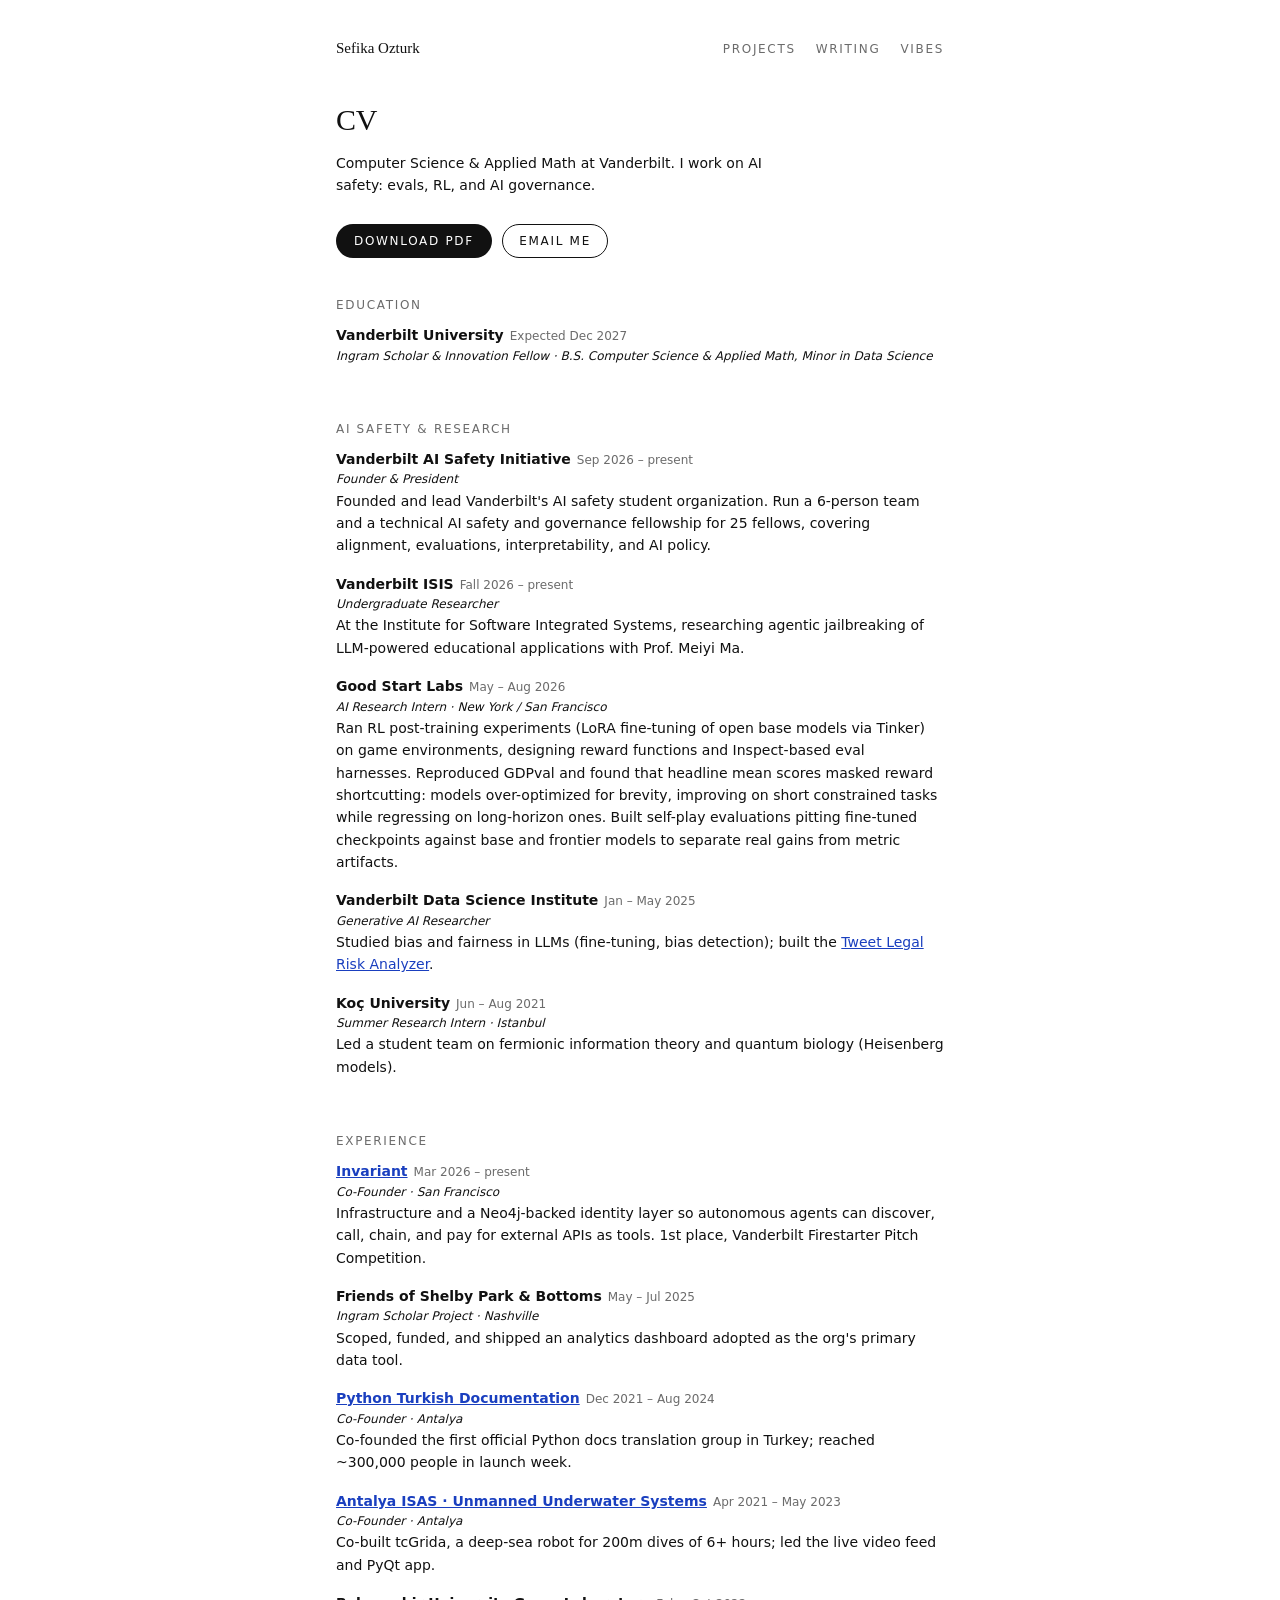
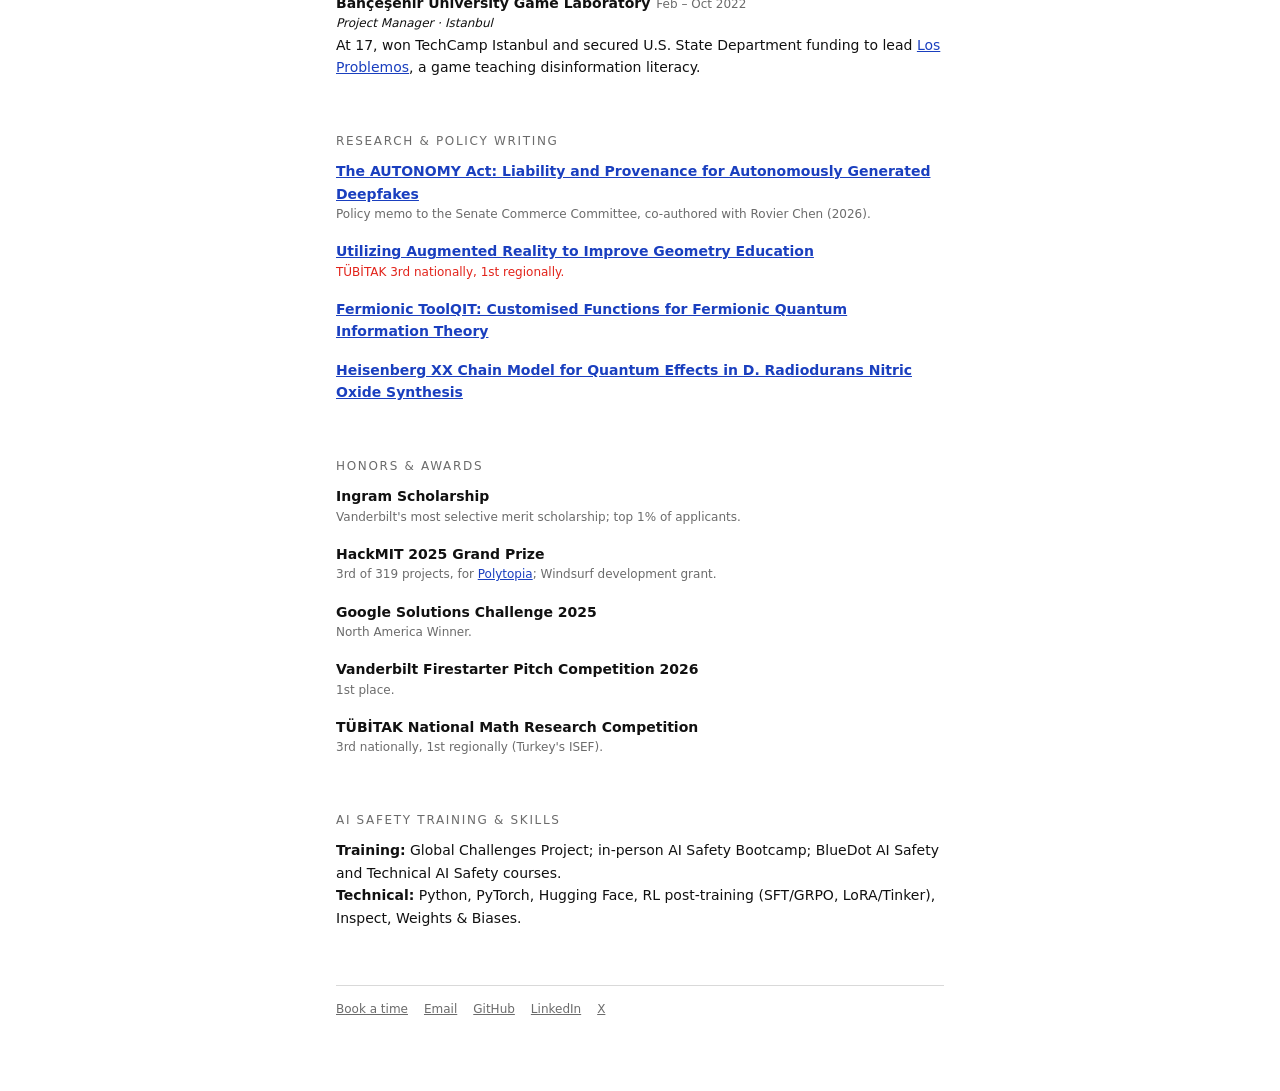
==== cv-59579bab.html @ b89eac45 "AI safety redesign + private CV page" ====
<!DOCTYPE html>
<html lang="en">
<head>
<meta charset="UTF-8">
<meta name="viewport" content="width=device-width, initial-scale=1.0">
<title>CV · Sefika Ozturk</title>
<meta name="description" content="CV of Sefika Ozturk: AI safety research, evals, RL, and AI governance.">
<meta name="robots" content="noindex, nofollow">
<meta property="og:title" content="CV · Sefika Ozturk">
<meta property="og:description" content="CV of Sefika Ozturk: AI safety research, evals, RL, and AI governance.">
<link rel="icon" href="data:image/svg+xml,<svg xmlns='http://www.w3.org/2000/svg' viewBox='0 0 100 100'><text y='.9em' font-size='90'>🌊</text></svg>">
<link rel="stylesheet" href="style.css">
</head>
<body>
<main class="page">
<nav class="top"><a class="name" href="index.html">Sefika Ozturk</a><a href="projects.html">Projects</a><a href="writing.html">Writing</a><a href="vibes.html">Vibes</a></nav>
<h1>CV</h1>
<p class="lede">Computer Science &amp; Applied Math at Vanderbilt. I work on AI safety: evals, RL, and AI governance.</p>
<div class="cta"><a class="btn" href="cv-59579bab.pdf">Download PDF</a><a class="btn ghost" href="mailto:sefika.n.ozturk@vanderbilt.edu">Email me</a></div>

<h2 class="sub">Education</h2>
<ul class="list">
<li><span class="name">Vanderbilt University</span><span class="when">Expected Dec 2027</span><span class="meta"><em style="color:var(--ink);font-style:italic">Ingram Scholar &amp; Innovation Fellow · B.S. Computer Science &amp; Applied Math, Minor in Data Science</em></span></li>
</ul>

<h2 class="sub">AI safety &amp; research</h2>
<ul class="list">
<li><span class="name">Vanderbilt AI Safety Initiative</span><span class="when">Sep 2026 – present</span><span class="meta"><em style="color:var(--ink);font-style:italic">Founder &amp; President</em></span><span style="display:block">Founded and lead Vanderbilt's AI safety student organization. Run a 6-person team and a technical AI safety and governance fellowship for 25 fellows, covering alignment, evaluations, interpretability, and AI policy.</span></li>
<li><span class="name">Vanderbilt ISIS</span><span class="when">Fall 2026 – present</span><span class="meta"><em style="color:var(--ink);font-style:italic">Undergraduate Researcher</em></span><span style="display:block">At the Institute for Software Integrated Systems, researching agentic jailbreaking of LLM-powered educational applications with Prof. Meiyi Ma.</span></li>
<li><span class="name">Good Start Labs</span><span class="when">May – Aug 2026</span><span class="meta"><em style="color:var(--ink);font-style:italic">AI Research Intern · New York / San Francisco</em></span><span style="display:block">Ran RL post-training experiments (LoRA fine-tuning of open base models via Tinker) on game environments, designing reward functions and Inspect-based eval harnesses. Reproduced GDPval and found that headline mean scores masked reward shortcutting: models over-optimized for brevity, improving on short constrained tasks while regressing on long-horizon ones. Built self-play evaluations pitting fine-tuned checkpoints against base and frontier models to separate real gains from metric artifacts.</span></li>
<li><span class="name">Vanderbilt Data Science Institute</span><span class="when">Jan – May 2025</span><span class="meta"><em style="color:var(--ink);font-style:italic">Generative AI Researcher</em></span><span style="display:block">Studied bias and fairness in LLMs (fine-tuning, bias detection); built the <a href="https://github.com/sefikaozturk/tweetlegalrisk">Tweet Legal Risk Analyzer</a>.</span></li>
<li><span class="name">Koç University</span><span class="when">Jun – Aug 2021</span><span class="meta"><em style="color:var(--ink);font-style:italic">Summer Research Intern · Istanbul</em></span><span style="display:block">Led a student team on fermionic information theory and quantum biology (Heisenberg models).</span></li>
</ul>

<h2 class="sub">Experience</h2>
<ul class="list">
<li><a class="name" href="https://getinvariant.com">Invariant</a><span class="when">Mar 2026 – present</span><span class="meta"><em style="color:var(--ink);font-style:italic">Co-Founder · San Francisco</em></span><span style="display:block">Infrastructure and a Neo4j-backed identity layer so autonomous agents can discover, call, chain, and pay for external APIs as tools. 1st place, Vanderbilt Firestarter Pitch Competition.</span></li>
<li><span class="name">Friends of Shelby Park &amp; Bottoms</span><span class="when">May – Jul 2025</span><span class="meta"><em style="color:var(--ink);font-style:italic">Ingram Scholar Project · Nashville</em></span><span style="display:block">Scoped, funded, and shipped an analytics dashboard adopted as the org's primary data tool.</span></li>
<li><a class="name" href="https://github.com/python/python-docs-tr">Python Turkish Documentation</a><span class="when">Dec 2021 – Aug 2024</span><span class="meta"><em style="color:var(--ink);font-style:italic">Co-Founder · Antalya</em></span><span style="display:block">Co-founded the first official Python docs translation group in Turkey; reached ~300,000 people in launch week.</span></li>
<li><a class="name" href="https://tinyurl.com/underwaterr">Antalya ISAS · Unmanned Underwater Systems</a><span class="when">Apr 2021 – May 2023</span><span class="meta"><em style="color:var(--ink);font-style:italic">Co-Founder · Antalya</em></span><span style="display:block">Co-built tcGrida, a deep-sea robot for 200m dives of 6+ hours; led the live video feed and PyQt app.</span></li>
<li><span class="name">Bahçeşehir University Game Laboratory</span><span class="when">Feb – Oct 2022</span><span class="meta"><em style="color:var(--ink);font-style:italic">Project Manager · Istanbul</em></span><span style="display:block">At 17, won TechCamp Istanbul and secured U.S. State Department funding to lead <a href="https://ytkimirti.itch.io/los-problemos">Los Problemos</a>, a game teaching disinformation literacy.</span></li>
</ul>

<h2 class="sub">Research &amp; policy writing</h2>
<ul class="list">
<li><a class="name" href="writing/autonomy-act.html">The AUTONOMY Act: Liability and Provenance for Autonomously Generated Deepfakes</a><span class="meta">Policy memo to the Senate Commerce Committee, co-authored with Rovier Chen (2026).</span></li>
<li><a class="name" href="https://tinyurl.com/geomy-paper">Utilizing Augmented Reality to Improve Geometry Education</a><span class="meta"><em>TÜBİTAK 3rd nationally, 1st regionally.</em></span></li>
<li><a class="name" href="https://tinyurl.com/fermionic">Fermionic ToolQIT: Customised Functions for Fermionic Quantum Information Theory</a></li>
<li><a class="name" href="https://tinyurl.com/heisenberg-x">Heisenberg XX Chain Model for Quantum Effects in D. Radiodurans Nitric Oxide Synthesis</a></li>
</ul>

<h2 class="sub">Honors &amp; awards</h2>
<ul class="list">
<li><span class="name">Ingram Scholarship</span><span class="meta">Vanderbilt's most selective merit scholarship; top 1% of applicants.</span></li>
<li><span class="name">HackMIT 2025 Grand Prize</span><span class="meta">3rd of 319 projects, for <a href="https://polytopia.lol">Polytopia</a>; Windsurf development grant.</span></li>
<li><span class="name">Google Solutions Challenge 2025</span><span class="meta">North America Winner.</span></li>
<li><span class="name">Vanderbilt Firestarter Pitch Competition 2026</span><span class="meta">1st place.</span></li>
<li><span class="name">TÜBİTAK National Math Research Competition</span><span class="meta">3rd nationally, 1st regionally (Turkey's ISEF).</span></li>
</ul>

<h2 class="sub">AI safety training &amp; skills</h2>
<p><b>Training:</b> Global Challenges Project; in-person AI Safety Bootcamp; BlueDot AI Safety and Technical AI Safety courses.<br>
<b>Technical:</b> Python, PyTorch, Hugging Face, RL post-training (SFT/GRPO, LoRA/Tinker), Inspect, Weights &amp; Biases.</p>
<footer><a href="https://calendly.com/sefika-ozturk">Book a time</a><a href="mailto:sefika.n.ozturk@vanderbilt.edu">Email</a><a href="https://github.com/sefikaozturk">GitHub</a><a href="https://linkedin.com/in/sefikaozturk">LinkedIn</a><a href="https://x.com/sefika_ozturk_">X</a></footer>
</main>
</body>
</html>
---- style.css ----
/* Plain left-aligned column on white, Paul Graham style. Shared with intersections.html. */
:root {
  --paper: #ffffff;
  --ink: #111111;
  --soft: #6b6b6b;
  --hair: #d9d9d9;
  --red: #e2231a;
  --link: #1a3fbf;
  --serif: Georgia, "Times New Roman", Times, serif;
  --sans: Verdana, Geneva, "DejaVu Sans", sans-serif;
  color-scheme: light;
}
* { box-sizing: border-box; }
html, body { background: var(--paper); margin: 0; }
body { color: var(--ink); font: 14px/1.6 var(--sans); -webkit-text-size-adjust: 100%; }
.page {
  max-width: 640px; margin: 0 auto;
  padding-left: max(16px, env(safe-area-inset-left, 0px));
  padding-right: max(16px, env(safe-area-inset-right, 0px));
  padding-block: 40px 72px;
}
a { color: var(--link); }
a:focus-visible { outline: 2px solid var(--red); outline-offset: 2px; }

/* nav */
nav.top { display: flex; flex-wrap: wrap; gap: 4px 20px; align-items: baseline; margin-bottom: 44px; font-size: 12px; letter-spacing: .14em; text-transform: uppercase; }
nav.top .name { font: 400 15px/1 var(--serif); letter-spacing: 0; text-transform: none; color: var(--ink); text-decoration: none; margin-right: auto; }
nav.top a { color: var(--soft); text-decoration: none; }
nav.top a:hover, nav.top a[aria-current="page"] { color: var(--ink); }
nav.top a[aria-current="page"] { border-bottom: 1px solid var(--red); }

/* type */
h1 { font: 400 30px/1.15 var(--serif); margin: 0 0 14px; letter-spacing: -0.01em; text-wrap: balance; }
.lede { margin: 0 0 28px; max-width: 34em; }
h2.sub { font: 12px var(--sans); letter-spacing: .14em; text-transform: uppercase; color: var(--soft); margin: 40px 0 12px; font-weight: 400; }
p { margin: 0 0 14px; }
.soft { color: var(--soft); }
.red { color: var(--red); }

/* intro with photo */
.intro::after { content: ""; display: block; clear: both; }
.portrait { float: right; width: 168px; height: 200px; object-fit: cover; margin: 4px 0 14px 22px; border: 1.5px solid var(--ink); border-radius: 18px; }
@media (max-width: 520px) { .portrait { float: none; display: block; width: 100%; height: 220px; margin: 0 0 18px; } }

/* lists */
ul.list { list-style: none; margin: 0; padding: 0; }
ul.list li { padding: 0 0 16px; }
ul.list .name { font-weight: bold; }
.meta { display: block; font-size: 12px; color: var(--soft); }
.meta em { font-style: normal; color: var(--red); }
.when { font-size: 12px; color: var(--soft); margin-left: 6px; white-space: nowrap; }

/* "now" box, drawn like the slot machine cabinet */
.cabinet { border: 1.5px solid var(--ink); border-radius: 18px; padding: 16px 18px 4px; margin: 6px 0 0; }
.cabinet .marquee { display: flex; justify-content: space-between; align-items: center; margin-bottom: 12px; }
.cabinet .marquee b { font: 400 13px/1 var(--serif); letter-spacing: .32em; text-transform: uppercase; }
.lights { display: flex; gap: 6px; }
.lights i { width: 7px; height: 7px; border-radius: 50%; border: 1px solid var(--ink); display: block; }
.lights i:nth-child(3n+1) { background: var(--red); border-color: var(--red); }

.cta { display: flex; flex-wrap: wrap; gap: 10px; margin: 6px 0 0; }
.btn { display: inline-block; font: 12px/1 var(--sans); letter-spacing: .14em; text-transform: uppercase; text-decoration: none; border-radius: 99px; padding: 11px 18px; background: var(--ink); color: var(--paper); }
.btn.ghost { background: var(--paper); color: var(--ink); border: 1.5px solid var(--ink); padding: 9.5px 16.5px; }
.btn:hover { background: var(--red); color: var(--paper); border-color: var(--red); }

/* essays */
.post-meta { color: var(--soft); font-size: 12px; margin: 0 0 28px; }
.prose { font: 16px/1.65 var(--serif); }
.prose p { margin: 0 0 16px; }
.prose h2 { font: 12px var(--sans); letter-spacing: .14em; text-transform: uppercase; color: var(--soft); margin: 34px 0 12px; font-weight: 400; }
.prose strong { font-weight: bold; }
.refs { font: 12px/1.5 var(--sans); color: var(--soft); }
.refs p { margin: 0 0 8px; padding-left: 18px; text-indent: -18px; }
details summary { cursor: pointer; color: var(--link); margin: 28px 0 12px; font: 13px var(--sans); }
.vibes-img { max-width: 100%; border: 1.5px solid var(--ink); border-radius: 18px; display: block; margin: 8px 0 16px; }

footer { margin-top: 56px; padding-top: 14px; border-top: 1px solid var(--hair); font-size: 12px; color: var(--soft); display: flex; flex-wrap: wrap; gap: 6px 16px; }
footer a { color: var(--soft); }
footer a:hover { color: var(--ink); }

@media (max-width: 480px) { h1 { font-size: 26px; } nav.top { gap: 4px 12px; font-size: 11px; letter-spacing: .08em; } }
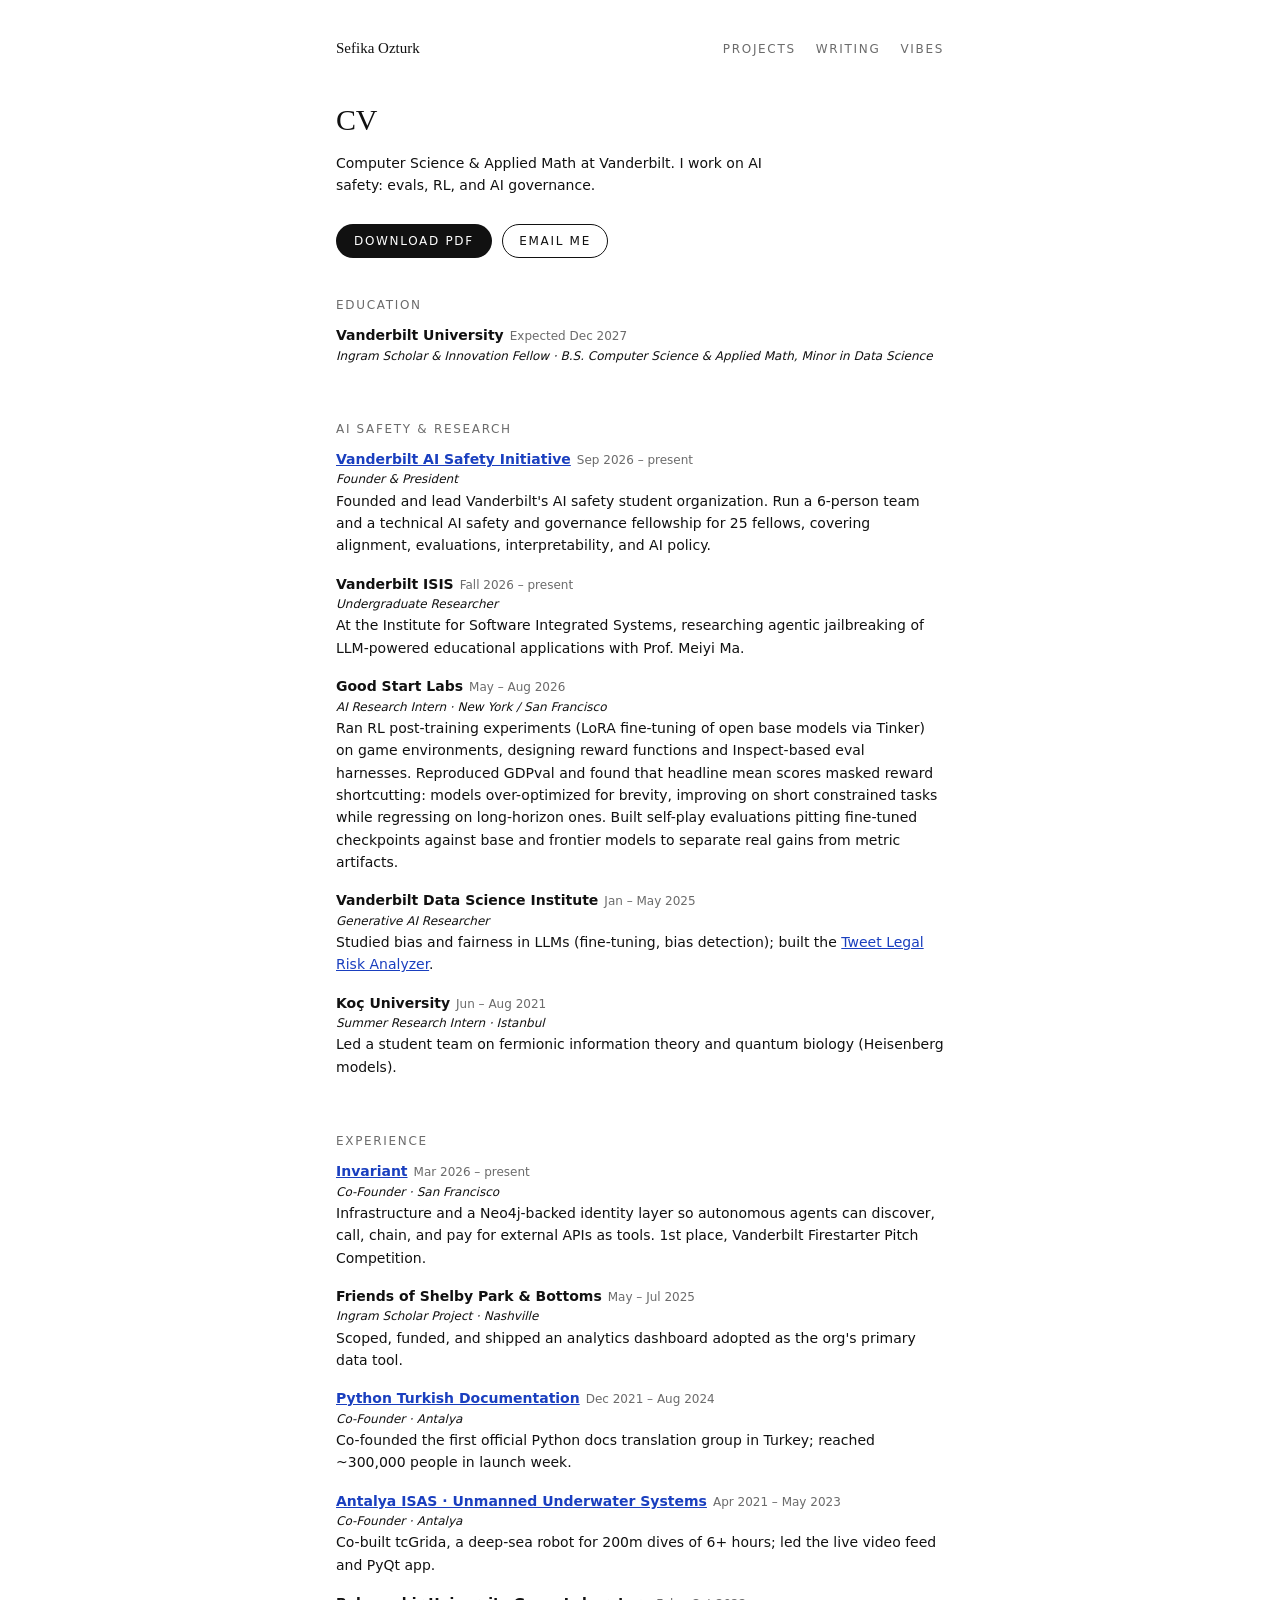
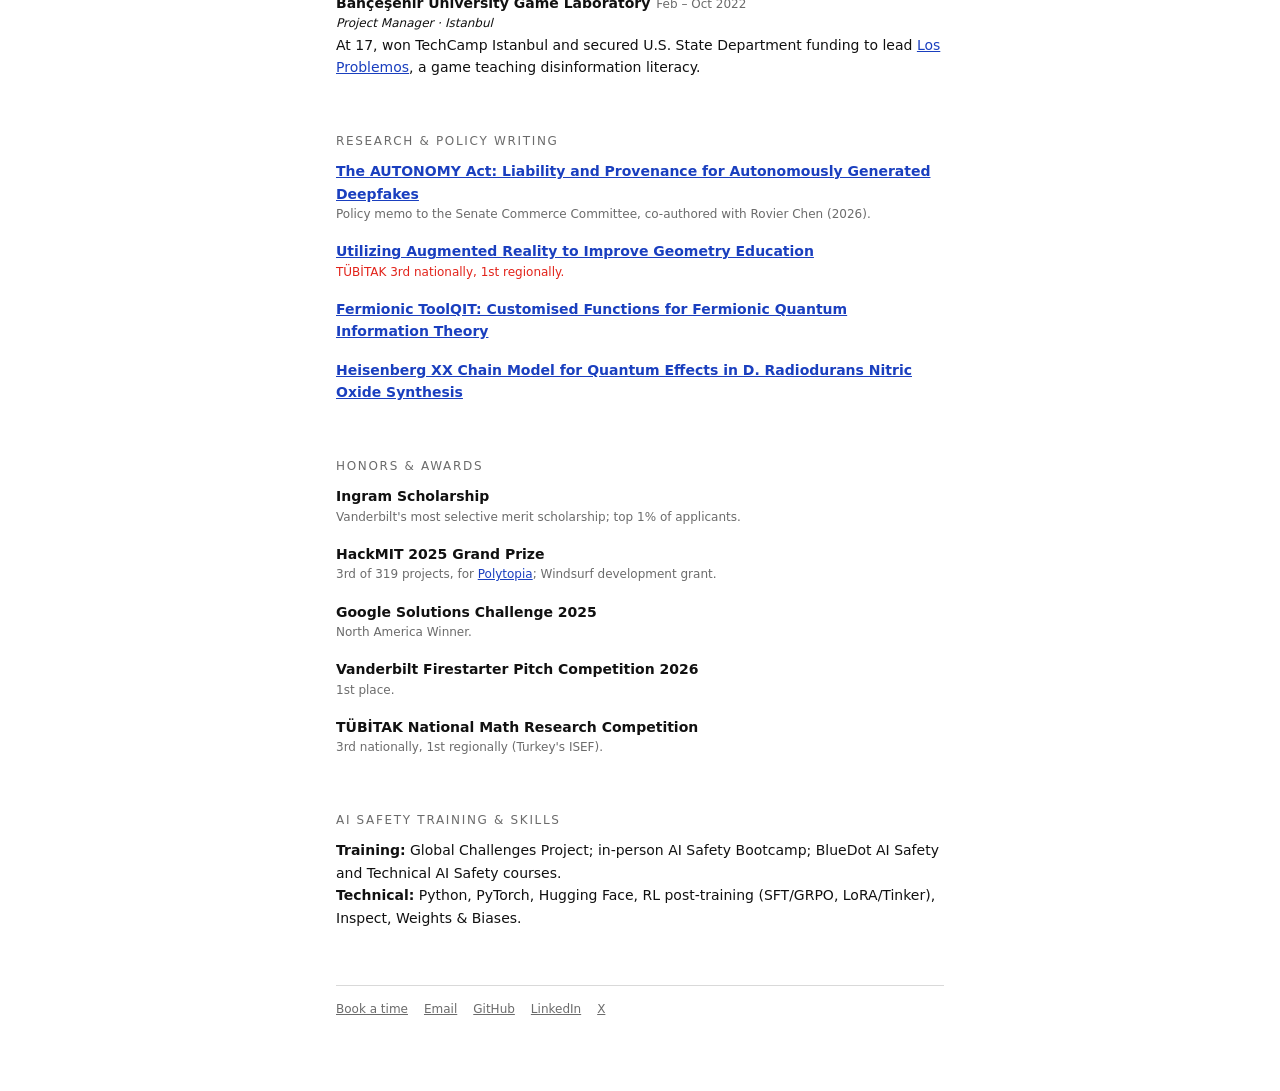
==== commit 6917c14f: "Home: link AI Safety Initiative and Innovation Fellowship Co-Authored-By: Claude Opus 5.5 <noreply@a" ====
--- a/cv-59579bab.html
+++ b/cv-59579bab.html
@@ -25,7 +25,7 @@
 
 <h2 class="sub">AI safety &amp; research</h2>
 <ul class="list">
-<li><span class="name">Vanderbilt AI Safety Initiative</span><span class="when">Sep 2026 – present</span><span class="meta"><em style="color:var(--ink);font-style:italic">Founder &amp; President</em></span><span style="display:block">Founded and lead Vanderbilt's AI safety student organization. Run a 6-person team and a technical AI safety and governance fellowship for 25 fellows, covering alignment, evaluations, interpretability, and AI policy.</span></li>
+<li><a class="name" href="https://vanderbiltaisafety.com">Vanderbilt AI Safety Initiative</a><span class="when">Sep 2026 – present</span><span class="meta"><em style="color:var(--ink);font-style:italic">Founder &amp; President</em></span><span style="display:block">Founded and lead Vanderbilt's AI safety student organization. Run a 6-person team and a technical AI safety and governance fellowship for 25 fellows, covering alignment, evaluations, interpretability, and AI policy.</span></li>
 <li><span class="name">Vanderbilt ISIS</span><span class="when">Fall 2026 – present</span><span class="meta"><em style="color:var(--ink);font-style:italic">Undergraduate Researcher</em></span><span style="display:block">At the Institute for Software Integrated Systems, researching agentic jailbreaking of LLM-powered educational applications with Prof. Meiyi Ma.</span></li>
 <li><span class="name">Good Start Labs</span><span class="when">May – Aug 2026</span><span class="meta"><em style="color:var(--ink);font-style:italic">AI Research Intern · New York / San Francisco</em></span><span style="display:block">Ran RL post-training experiments (LoRA fine-tuning of open base models via Tinker) on game environments, designing reward functions and Inspect-based eval harnesses. Reproduced GDPval and found that headline mean scores masked reward shortcutting: models over-optimized for brevity, improving on short constrained tasks while regressing on long-horizon ones. Built self-play evaluations pitting fine-tuned checkpoints against base and frontier models to separate real gains from metric artifacts.</span></li>
 <li><span class="name">Vanderbilt Data Science Institute</span><span class="when">Jan – May 2025</span><span class="meta"><em style="color:var(--ink);font-style:italic">Generative AI Researcher</em></span><span style="display:block">Studied bias and fairness in LLMs (fine-tuning, bias detection); built the <a href="https://github.com/sefikaozturk/tweetlegalrisk">Tweet Legal Risk Analyzer</a>.</span></li>
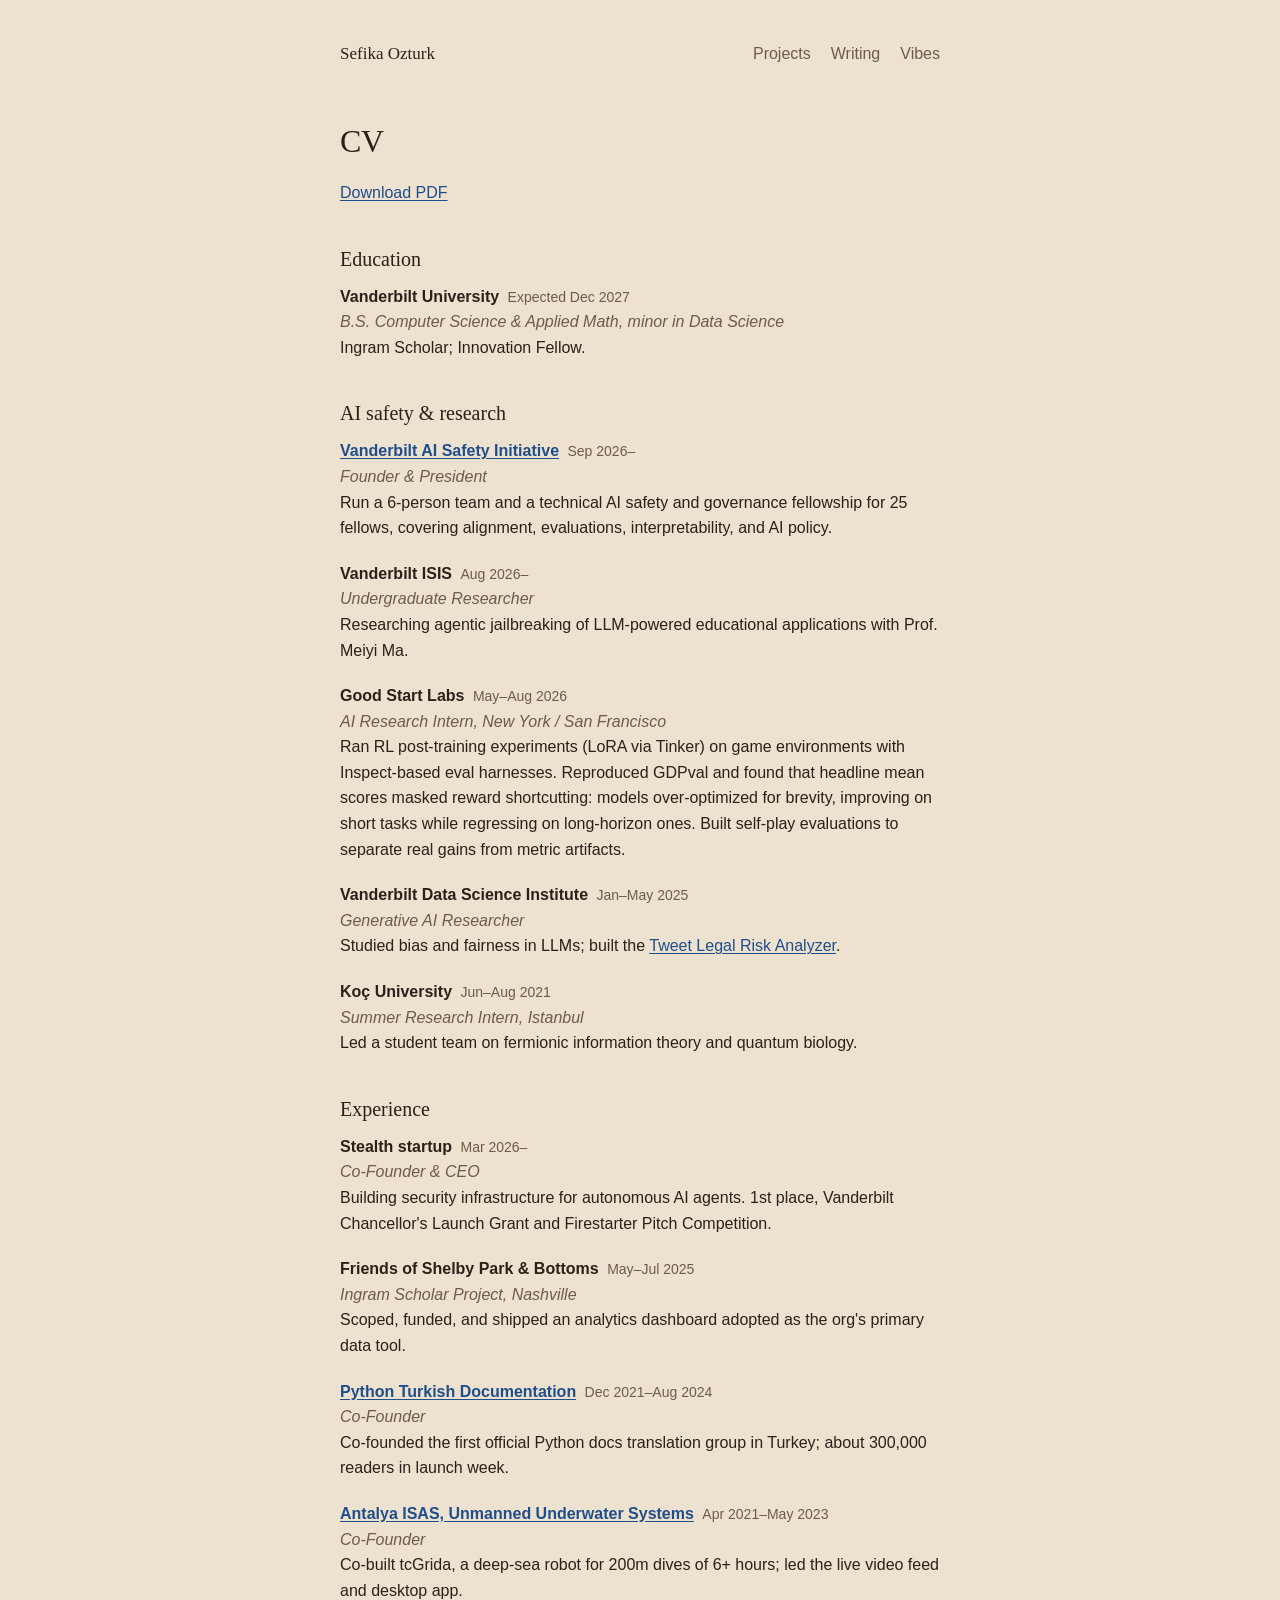
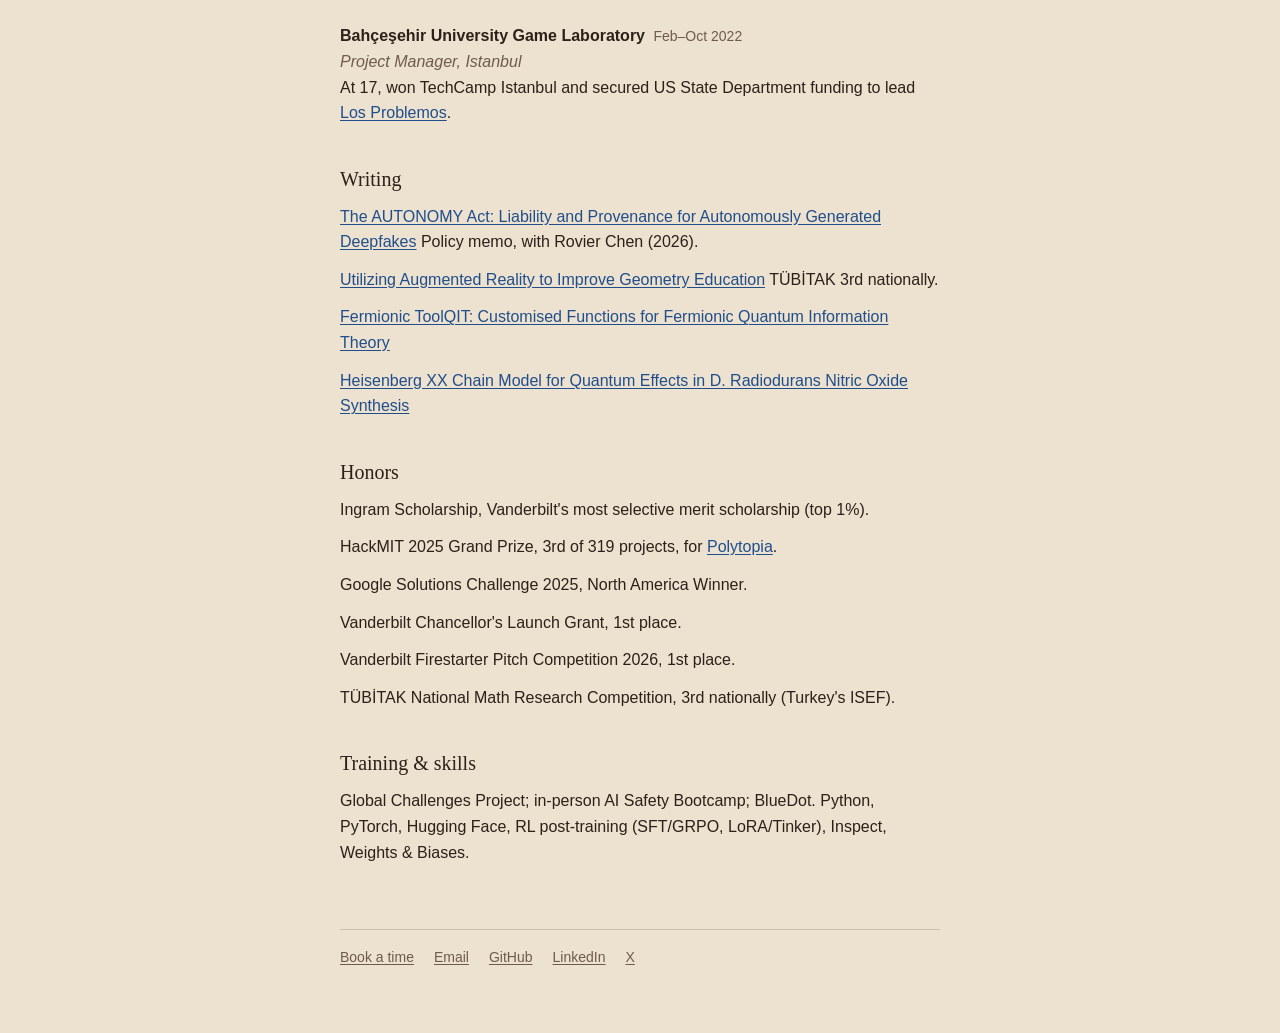
==== commit 94cedc84: "Redesign: simpler pages, projects with pictures, local editor Co-Authored-By: Claude Opus 5.5 <norep" ====
--- a/cv-59579bab.html
+++ b/cv-59579bab.html
@@ -1,67 +1,60 @@
 <!DOCTYPE html>
 <html lang="en">
 <head>
-<meta charset="UTF-8">
-<meta name="viewport" content="width=device-width, initial-scale=1.0">
+<meta charset="utf-8">
+<meta name="viewport" content="width=device-width, initial-scale=1">
 <title>CV · Sefika Ozturk</title>
-<meta name="description" content="CV of Sefika Ozturk: AI safety research, evals, RL, and AI governance.">
+<meta name="description" content="CV of Sefika Ozturk.">
 <meta name="robots" content="noindex, nofollow">
 <meta property="og:title" content="CV · Sefika Ozturk">
-<meta property="og:description" content="CV of Sefika Ozturk: AI safety research, evals, RL, and AI governance.">
+<meta property="og:description" content="CV of Sefika Ozturk.">
 <link rel="icon" href="data:image/svg+xml,<svg xmlns='http://www.w3.org/2000/svg' viewBox='0 0 100 100'><text y='.9em' font-size='90'>🌊</text></svg>">
 <link rel="stylesheet" href="style.css">
 </head>
 <body>
-<main class="page">
-<nav class="top"><a class="name" href="index.html">Sefika Ozturk</a><a href="projects.html">Projects</a><a href="writing.html">Writing</a><a href="vibes.html">Vibes</a></nav>
+<nav><a class="home" href="index.html">Sefika Ozturk</a><a href="projects.html">Projects</a><a href="writing.html">Writing</a><a href="vibes.html">Vibes</a></nav>
+<main>
 <h1>CV</h1>
-<p class="lede">Computer Science &amp; Applied Math at Vanderbilt. I work on AI safety: evals, RL, and AI governance.</p>
-<div class="cta"><a class="btn" href="cv-59579bab.pdf">Download PDF</a><a class="btn ghost" href="mailto:sefika.n.ozturk@vanderbilt.edu">Email me</a></div>
-
-<h2 class="sub">Education</h2>
-<ul class="list">
-<li><span class="name">Vanderbilt University</span><span class="when">Expected Dec 2027</span><span class="meta"><em style="color:var(--ink);font-style:italic">Ingram Scholar &amp; Innovation Fellow · B.S. Computer Science &amp; Applied Math, Minor in Data Science</em></span></li>
+<p><a href="cv-59579bab.pdf">Download PDF</a></p>
+<h2>Education</h2>
+<ul class="cv">
+<li><h3>Vanderbilt University <time>Expected Dec 2027</time></h3><p class="role">B.S. Computer Science &amp; Applied Math, minor in Data Science</p><p>Ingram Scholar; Innovation Fellow.</p></li>
 </ul>
-
-<h2 class="sub">AI safety &amp; research</h2>
-<ul class="list">
-<li><a class="name" href="https://vanderbiltaisafety.com">Vanderbilt AI Safety Initiative</a><span class="when">Sep 2026 – present</span><span class="meta"><em style="color:var(--ink);font-style:italic">Founder &amp; President</em></span><span style="display:block">Founded and lead Vanderbilt's AI safety student organization. Run a 6-person team and a technical AI safety and governance fellowship for 25 fellows, covering alignment, evaluations, interpretability, and AI policy.</span></li>
-<li><span class="name">Vanderbilt ISIS</span><span class="when">Fall 2026 – present</span><span class="meta"><em style="color:var(--ink);font-style:italic">Undergraduate Researcher</em></span><span style="display:block">At the Institute for Software Integrated Systems, researching agentic jailbreaking of LLM-powered educational applications with Prof. Meiyi Ma.</span></li>
-<li><span class="name">Good Start Labs</span><span class="when">May – Aug 2026</span><span class="meta"><em style="color:var(--ink);font-style:italic">AI Research Intern · New York / San Francisco</em></span><span style="display:block">Ran RL post-training experiments (LoRA fine-tuning of open base models via Tinker) on game environments, designing reward functions and Inspect-based eval harnesses. Reproduced GDPval and found that headline mean scores masked reward shortcutting: models over-optimized for brevity, improving on short constrained tasks while regressing on long-horizon ones. Built self-play evaluations pitting fine-tuned checkpoints against base and frontier models to separate real gains from metric artifacts.</span></li>
-<li><span class="name">Vanderbilt Data Science Institute</span><span class="when">Jan – May 2025</span><span class="meta"><em style="color:var(--ink);font-style:italic">Generative AI Researcher</em></span><span style="display:block">Studied bias and fairness in LLMs (fine-tuning, bias detection); built the <a href="https://github.com/sefikaozturk/tweetlegalrisk">Tweet Legal Risk Analyzer</a>.</span></li>
-<li><span class="name">Koç University</span><span class="when">Jun – Aug 2021</span><span class="meta"><em style="color:var(--ink);font-style:italic">Summer Research Intern · Istanbul</em></span><span style="display:block">Led a student team on fermionic information theory and quantum biology (Heisenberg models).</span></li>
+<h2>AI safety &amp; research</h2>
+<ul class="cv">
+<li><h3><a href="https://vanderbiltaisafety.com" target="_blank" rel="noopener">Vanderbilt AI Safety Initiative</a> <time>Sep 2026–</time></h3><p class="role">Founder &amp; President</p><p>Run a 6-person team and a technical AI safety and governance fellowship for 25 fellows, covering alignment, evaluations, interpretability, and AI policy.</p></li>
+<li><h3>Vanderbilt ISIS <time>Aug 2026–</time></h3><p class="role">Undergraduate Researcher</p><p>Researching agentic jailbreaking of LLM-powered educational applications with Prof. Meiyi Ma.</p></li>
+<li><h3>Good Start Labs <time>May–Aug 2026</time></h3><p class="role">AI Research Intern, New York / San Francisco</p><p>Ran RL post-training experiments (LoRA via Tinker) on game environments with Inspect-based eval harnesses. Reproduced GDPval and found that headline mean scores masked reward shortcutting: models over-optimized for brevity, improving on short tasks while regressing on long-horizon ones. Built self-play evaluations to separate real gains from metric artifacts.</p></li>
+<li><h3>Vanderbilt Data Science Institute <time>Jan–May 2025</time></h3><p class="role">Generative AI Researcher</p><p>Studied bias and fairness in LLMs; built the <a href="https://github.com/sefikaozturk/tweetlegalrisk" target="_blank" rel="noopener">Tweet Legal Risk Analyzer</a>.</p></li>
+<li><h3>Koç University <time>Jun–Aug 2021</time></h3><p class="role">Summer Research Intern, Istanbul</p><p>Led a student team on fermionic information theory and quantum biology.</p></li>
 </ul>
-
-<h2 class="sub">Experience</h2>
-<ul class="list">
-<li><a class="name" href="https://getinvariant.com">Invariant</a><span class="when">Mar 2026 – present</span><span class="meta"><em style="color:var(--ink);font-style:italic">Co-Founder · San Francisco</em></span><span style="display:block">Infrastructure and a Neo4j-backed identity layer so autonomous agents can discover, call, chain, and pay for external APIs as tools. 1st place, Vanderbilt Firestarter Pitch Competition.</span></li>
-<li><span class="name">Friends of Shelby Park &amp; Bottoms</span><span class="when">May – Jul 2025</span><span class="meta"><em style="color:var(--ink);font-style:italic">Ingram Scholar Project · Nashville</em></span><span style="display:block">Scoped, funded, and shipped an analytics dashboard adopted as the org's primary data tool.</span></li>
-<li><a class="name" href="https://github.com/python/python-docs-tr">Python Turkish Documentation</a><span class="when">Dec 2021 – Aug 2024</span><span class="meta"><em style="color:var(--ink);font-style:italic">Co-Founder · Antalya</em></span><span style="display:block">Co-founded the first official Python docs translation group in Turkey; reached ~300,000 people in launch week.</span></li>
-<li><a class="name" href="https://tinyurl.com/underwaterr">Antalya ISAS · Unmanned Underwater Systems</a><span class="when">Apr 2021 – May 2023</span><span class="meta"><em style="color:var(--ink);font-style:italic">Co-Founder · Antalya</em></span><span style="display:block">Co-built tcGrida, a deep-sea robot for 200m dives of 6+ hours; led the live video feed and PyQt app.</span></li>
-<li><span class="name">Bahçeşehir University Game Laboratory</span><span class="when">Feb – Oct 2022</span><span class="meta"><em style="color:var(--ink);font-style:italic">Project Manager · Istanbul</em></span><span style="display:block">At 17, won TechCamp Istanbul and secured U.S. State Department funding to lead <a href="https://ytkimirti.itch.io/los-problemos">Los Problemos</a>, a game teaching disinformation literacy.</span></li>
+<h2>Experience</h2>
+<ul class="cv">
+<li><h3>Stealth startup <time>Mar 2026–</time></h3><p class="role">Co-Founder &amp; CEO</p><p>Building security infrastructure for autonomous AI agents. 1st place, Vanderbilt Chancellor's Launch Grant and Firestarter Pitch Competition.</p></li>
+<li><h3>Friends of Shelby Park &amp; Bottoms <time>May–Jul 2025</time></h3><p class="role">Ingram Scholar Project, Nashville</p><p>Scoped, funded, and shipped an analytics dashboard adopted as the org's primary data tool.</p></li>
+<li><h3><a href="https://github.com/python/python-docs-tr" target="_blank" rel="noopener">Python Turkish Documentation</a> <time>Dec 2021–Aug 2024</time></h3><p class="role">Co-Founder</p><p>Co-founded the first official Python docs translation group in Turkey; about 300,000 readers in launch week.</p></li>
+<li><h3><a href="https://tinyurl.com/underwaterr" target="_blank" rel="noopener">Antalya ISAS, Unmanned Underwater Systems</a> <time>Apr 2021–May 2023</time></h3><p class="role">Co-Founder</p><p>Co-built tcGrida, a deep-sea robot for 200m dives of 6+ hours; led the live video feed and desktop app.</p></li>
+<li><h3>Bahçeşehir University Game Laboratory <time>Feb–Oct 2022</time></h3><p class="role">Project Manager, Istanbul</p><p>At 17, won TechCamp Istanbul and secured US State Department funding to lead <a href="https://ytkimirti.itch.io/los-problemos" target="_blank" rel="noopener">Los Problemos</a>.</p></li>
 </ul>
-
-<h2 class="sub">Research &amp; policy writing</h2>
-<ul class="list">
-<li><a class="name" href="writing/autonomy-act.html">The AUTONOMY Act: Liability and Provenance for Autonomously Generated Deepfakes</a><span class="meta">Policy memo to the Senate Commerce Committee, co-authored with Rovier Chen (2026).</span></li>
-<li><a class="name" href="https://tinyurl.com/geomy-paper">Utilizing Augmented Reality to Improve Geometry Education</a><span class="meta"><em>TÜBİTAK 3rd nationally, 1st regionally.</em></span></li>
-<li><a class="name" href="https://tinyurl.com/fermionic">Fermionic ToolQIT: Customised Functions for Fermionic Quantum Information Theory</a></li>
-<li><a class="name" href="https://tinyurl.com/heisenberg-x">Heisenberg XX Chain Model for Quantum Effects in D. Radiodurans Nitric Oxide Synthesis</a></li>
+<h2>Writing</h2>
+<ul class="items">
+<li><a href="writing/autonomy-act.html">The AUTONOMY Act: Liability and Provenance for Autonomously Generated Deepfakes</a> Policy memo, with Rovier Chen (2026).</li>
+<li><a href="https://tinyurl.com/geomy-paper" target="_blank" rel="noopener">Utilizing Augmented Reality to Improve Geometry Education</a> TÜBİTAK 3rd nationally.</li>
+<li><a href="https://tinyurl.com/fermionic" target="_blank" rel="noopener">Fermionic ToolQIT: Customised Functions for Fermionic Quantum Information Theory</a></li>
+<li><a href="https://tinyurl.com/heisenberg-x" target="_blank" rel="noopener">Heisenberg XX Chain Model for Quantum Effects in D. Radiodurans Nitric Oxide Synthesis</a></li>
 </ul>
-
-<h2 class="sub">Honors &amp; awards</h2>
-<ul class="list">
-<li><span class="name">Ingram Scholarship</span><span class="meta">Vanderbilt's most selective merit scholarship; top 1% of applicants.</span></li>
-<li><span class="name">HackMIT 2025 Grand Prize</span><span class="meta">3rd of 319 projects, for <a href="https://polytopia.lol">Polytopia</a>; Windsurf development grant.</span></li>
-<li><span class="name">Google Solutions Challenge 2025</span><span class="meta">North America Winner.</span></li>
-<li><span class="name">Vanderbilt Firestarter Pitch Competition 2026</span><span class="meta">1st place.</span></li>
-<li><span class="name">TÜBİTAK National Math Research Competition</span><span class="meta">3rd nationally, 1st regionally (Turkey's ISEF).</span></li>
+<h2>Honors</h2>
+<ul class="items">
+<li>Ingram Scholarship, Vanderbilt's most selective merit scholarship (top 1%).</li>
+<li>HackMIT 2025 Grand Prize, 3rd of 319 projects, for <a href="https://polytopia.lol" target="_blank" rel="noopener">Polytopia</a>.</li>
+<li>Google Solutions Challenge 2025, North America Winner.</li>
+<li>Vanderbilt Chancellor's Launch Grant, 1st place.</li>
+<li>Vanderbilt Firestarter Pitch Competition 2026, 1st place.</li>
+<li>TÜBİTAK National Math Research Competition, 3rd nationally (Turkey's ISEF).</li>
 </ul>
-
-<h2 class="sub">AI safety training &amp; skills</h2>
-<p><b>Training:</b> Global Challenges Project; in-person AI Safety Bootcamp; BlueDot AI Safety and Technical AI Safety courses.<br>
-<b>Technical:</b> Python, PyTorch, Hugging Face, RL post-training (SFT/GRPO, LoRA/Tinker), Inspect, Weights &amp; Biases.</p>
-<footer><a href="https://calendly.com/sefika-ozturk">Book a time</a><a href="mailto:sefika.n.ozturk@vanderbilt.edu">Email</a><a href="https://github.com/sefikaozturk">GitHub</a><a href="https://linkedin.com/in/sefikaozturk">LinkedIn</a><a href="https://x.com/sefika_ozturk_">X</a></footer>
+<h2>Training &amp; skills</h2>
+<p>Global Challenges Project; in-person AI Safety Bootcamp; BlueDot. Python, PyTorch, Hugging Face, RL post-training (SFT/GRPO, LoRA/Tinker), Inspect, Weights &amp; Biases.</p>
 </main>
+<footer><a href="https://calendly.com/sefika-ozturk" target="_blank" rel="noopener">Book a time</a><a href="mailto:sefika.n.ozturk@vanderbilt.edu">Email</a><a href="https://github.com/sefikaozturk" target="_blank" rel="noopener">GitHub</a><a href="https://linkedin.com/in/sefikaozturk" target="_blank" rel="noopener">LinkedIn</a><a href="https://x.com/sefika_ozturk_" target="_blank" rel="noopener">X</a></footer>
 </body>
 </html>
--- a/style.css
+++ b/style.css
@@ -1,81 +1,69 @@
-/* Plain left-aligned column on white, Paul Graham style. Shared with intersections.html. */
 :root {
-  --paper: #ffffff;
-  --ink: #111111;
-  --soft: #6b6b6b;
-  --hair: #d9d9d9;
-  --red: #e2231a;
-  --link: #1a3fbf;
-  --serif: Georgia, "Times New Roman", Times, serif;
-  --sans: Verdana, Geneva, "DejaVu Sans", sans-serif;
-  color-scheme: light;
+  --bg: #ede1cf;
+  --ink: #2b2118;
+  --soft: #6e5c4a;
+  --hair: rgba(60, 40, 20, 0.18);
+  --link: #1f4e8c;
+  --accent: #1f4e8c;
+  --serif: Georgia, "Times New Roman", serif;
+  --sans: -apple-system, BlinkMacSystemFont, "Segoe UI", Verdana, sans-serif;
 }
 * { box-sizing: border-box; }
-html, body { background: var(--paper); margin: 0; }
-body { color: var(--ink); font: 14px/1.6 var(--sans); -webkit-text-size-adjust: 100%; }
-.page {
-  max-width: 640px; margin: 0 auto;
-  padding-left: max(16px, env(safe-area-inset-left, 0px));
-  padding-right: max(16px, env(safe-area-inset-right, 0px));
-  padding-block: 40px 72px;
-}
-a { color: var(--link); }
-a:focus-visible { outline: 2px solid var(--red); outline-offset: 2px; }
+html { background: var(--bg); color-scheme: light; -webkit-text-size-adjust: 100%; }
+body { max-width: 640px; margin: 0 auto; padding: 40px max(20px, env(safe-area-inset-left)) 64px; color: var(--ink); font: 16px/1.6 var(--sans); }
+a { color: var(--link); text-underline-offset: 2px; }
+a:focus-visible { outline: 2px solid var(--accent); outline-offset: 2px; }
 
-/* nav */
-nav.top { display: flex; flex-wrap: wrap; gap: 4px 20px; align-items: baseline; margin-bottom: 44px; font-size: 12px; letter-spacing: .14em; text-transform: uppercase; }
-nav.top .name { font: 400 15px/1 var(--serif); letter-spacing: 0; text-transform: none; color: var(--ink); text-decoration: none; margin-right: auto; }
-nav.top a { color: var(--soft); text-decoration: none; }
-nav.top a:hover, nav.top a[aria-current="page"] { color: var(--ink); }
-nav.top a[aria-current="page"] { border-bottom: 1px solid var(--red); }
+nav { display: flex; gap: 20px; align-items: baseline; margin-bottom: 56px; }
+nav a { color: var(--soft); text-decoration: none; }
+nav a:hover, nav a[aria-current] { color: var(--ink); }
+nav .home { margin-right: auto; color: var(--ink); font-family: var(--serif); font-size: 17px; }
 
-/* type */
-h1 { font: 400 30px/1.15 var(--serif); margin: 0 0 14px; letter-spacing: -0.01em; text-wrap: balance; }
-.lede { margin: 0 0 28px; max-width: 34em; }
-h2.sub { font: 12px var(--sans); letter-spacing: .14em; text-transform: uppercase; color: var(--soft); margin: 40px 0 12px; font-weight: 400; }
-p { margin: 0 0 14px; }
-.soft { color: var(--soft); }
-.red { color: var(--red); }
+h1 { font: 400 32px/1.15 var(--serif); margin: 0 0 20px; letter-spacing: -0.01em; }
+h2 { font: 400 20px/1.3 var(--serif); margin: 40px 0 12px; }
+h3 { font-size: 16px; margin: 0; }
+p { margin: 0 0 16px; }
+ul { margin: 0 0 16px; padding-left: 20px; }
+li { margin-bottom: 8px; }
+time { color: var(--soft); font-size: 14px; font-weight: 400; margin-left: 4px; }
 
-/* intro with photo */
-.intro::after { content: ""; display: block; clear: both; }
-.portrait { float: right; width: 168px; height: 200px; object-fit: cover; margin: 4px 0 14px 22px; border: 1.5px solid var(--ink); border-radius: 18px; }
-@media (max-width: 520px) { .portrait { float: none; display: block; width: 100%; height: 220px; margin: 0 0 18px; } }
+.portrait { float: right; width: 250px; height: 300px; object-fit: cover; margin: 6px 0 16px 28px; border-radius: 18px; }
+.wide { display: block; width: 100%; border-radius: 16px; }
 
-/* lists */
-ul.list { list-style: none; margin: 0; padding: 0; }
-ul.list li { padding: 0 0 16px; }
-ul.list .name { font-weight: bold; }
-.meta { display: block; font-size: 12px; color: var(--soft); }
-.meta em { font-style: normal; color: var(--red); }
-.when { font-size: 12px; color: var(--soft); margin-left: 6px; white-space: nowrap; }
+ul.items, ul.cv { list-style: none; padding: 0; }
+ul.items li { margin-bottom: 12px; }
+ul.cv li { margin-bottom: 20px; }
+ul.cv p { margin: 0; }
+.role { color: var(--soft); font-style: italic; }
 
-/* "now" box, drawn like the slot machine cabinet */
-.cabinet { border: 1.5px solid var(--ink); border-radius: 18px; padding: 16px 18px 4px; margin: 6px 0 0; }
-.cabinet .marquee { display: flex; justify-content: space-between; align-items: center; margin-bottom: 12px; }
-.cabinet .marquee b { font: 400 13px/1 var(--serif); letter-spacing: .32em; text-transform: uppercase; }
-.lights { display: flex; gap: 6px; }
-.lights i { width: 7px; height: 7px; border-radius: 50%; border: 1px solid var(--ink); display: block; }
-.lights i:nth-child(3n+1) { background: var(--red); border-color: var(--red); }
+article { font: 17px/1.65 var(--serif); }
+article h1 { font-size: 32px; }
+article h2 { font-size: 21px; }
+.byline, .note { font: 14px/1.5 var(--sans); color: var(--soft); }
+.byline { margin-bottom: 32px; }
+details summary { cursor: pointer; color: var(--link); margin: 28px 0 12px; font: 14px var(--sans); }
+.refs { font: 13px/1.5 var(--sans); color: var(--soft); }
+.refs p { margin: 0 0 8px; padding-left: 18px; text-indent: -18px; }
 
-.cta { display: flex; flex-wrap: wrap; gap: 10px; margin: 6px 0 0; }
-.btn { display: inline-block; font: 12px/1 var(--sans); letter-spacing: .14em; text-transform: uppercase; text-decoration: none; border-radius: 99px; padding: 11px 18px; background: var(--ink); color: var(--paper); }
-.btn.ghost { background: var(--paper); color: var(--ink); border: 1.5px solid var(--ink); padding: 9.5px 16.5px; }
-.btn:hover { background: var(--red); color: var(--paper); border-color: var(--red); }
-
-/* essays */
-.post-meta { color: var(--soft); font-size: 12px; margin: 0 0 28px; }
-.prose { font: 16px/1.65 var(--serif); }
-.prose p { margin: 0 0 16px; }
-.prose h2 { font: 12px var(--sans); letter-spacing: .14em; text-transform: uppercase; color: var(--soft); margin: 34px 0 12px; font-weight: 400; }
-.prose strong { font-weight: bold; }
-.refs { font: 12px/1.5 var(--sans); color: var(--soft); }
-.refs p { margin: 0 0 8px; padding-left: 18px; text-indent: -18px; }
-details summary { cursor: pointer; color: var(--link); margin: 28px 0 12px; font: 13px var(--sans); }
-.vibes-img { max-width: 100%; border: 1.5px solid var(--ink); border-radius: 18px; display: block; margin: 8px 0 16px; }
-
-footer { margin-top: 56px; padding-top: 14px; border-top: 1px solid var(--hair); font-size: 12px; color: var(--soft); display: flex; flex-wrap: wrap; gap: 6px 16px; }
+footer { display: flex; flex-wrap: wrap; gap: 8px 20px; margin-top: 64px; padding-top: 16px; border-top: 1px solid var(--hair); font-size: 14px; }
 footer a { color: var(--soft); }
 footer a:hover { color: var(--ink); }
 
-@media (max-width: 480px) { h1 { font-size: 26px; } nav.top { gap: 4px 12px; font-size: 11px; letter-spacing: .08em; } }
+@media (max-width: 520px) {
+  body { padding-top: 28px; }
+  nav { gap: 14px; margin-bottom: 40px; }
+  .portrait { float: none; display: block; width: 100%; height: 320px; margin: 0 0 20px; }
+  h1 { font-size: 28px; }
+}
+
+.grid { list-style: none; padding: 0; display: grid; grid-template-columns: 1fr 1fr; gap: 28px 20px; margin-bottom: 8px; }
+.grid li { margin: 0; }
+.grid a { display: block; color: var(--ink); text-decoration: none; font-weight: 600; }
+.grid a:hover { color: var(--link); }
+.grid img { display: block; width: 100%; height: auto; aspect-ratio: 16 / 10; object-fit: cover; border-radius: 10px; border: 1px solid var(--hair); margin-bottom: 8px; }
+.grid p { margin: 2px 0 0; color: var(--soft); font-size: 15px; line-height: 1.45; }
+.projects a, .projects b { display: block; }
+@media (max-width: 520px) { .grid { grid-template-columns: 1fr; } }
+
+main img { max-width: 100%; height: auto; }
+main p > img, main li > img { display: block; border-radius: 10px; border: 1px solid var(--hair); }
